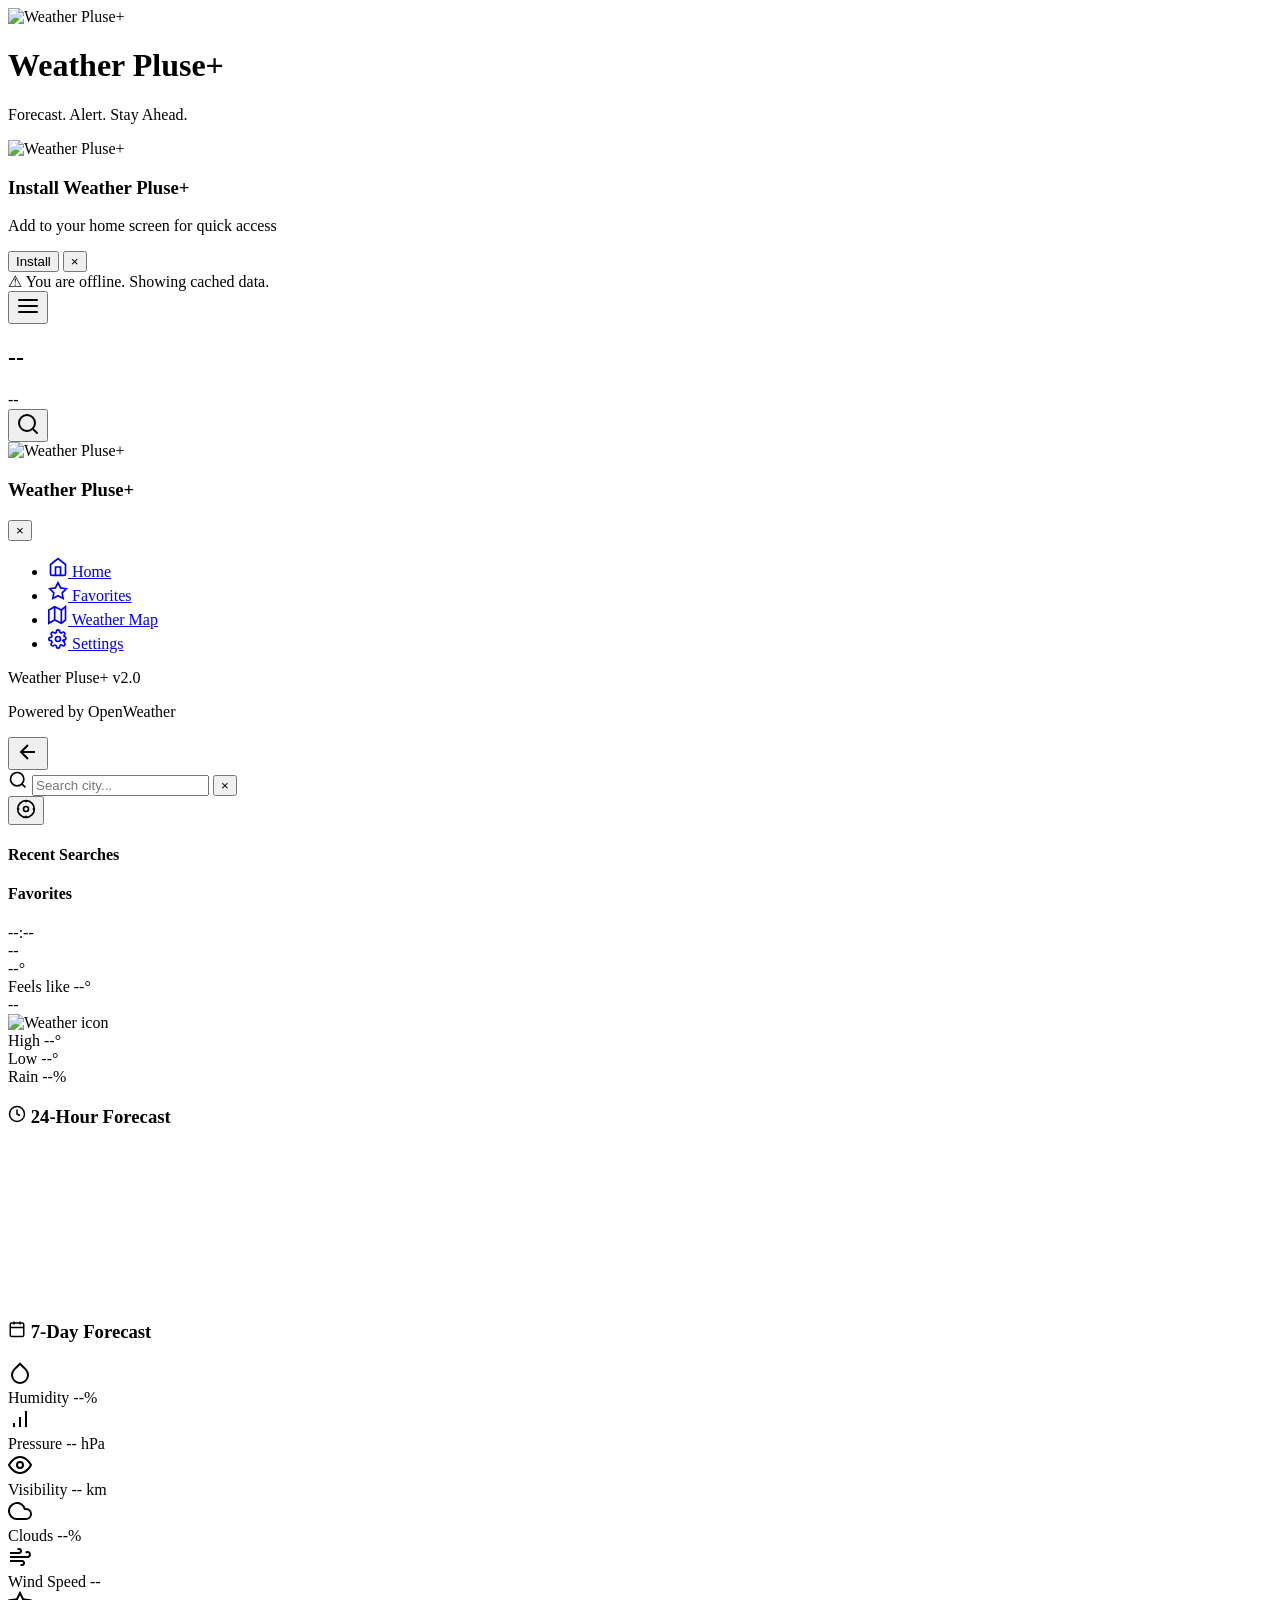
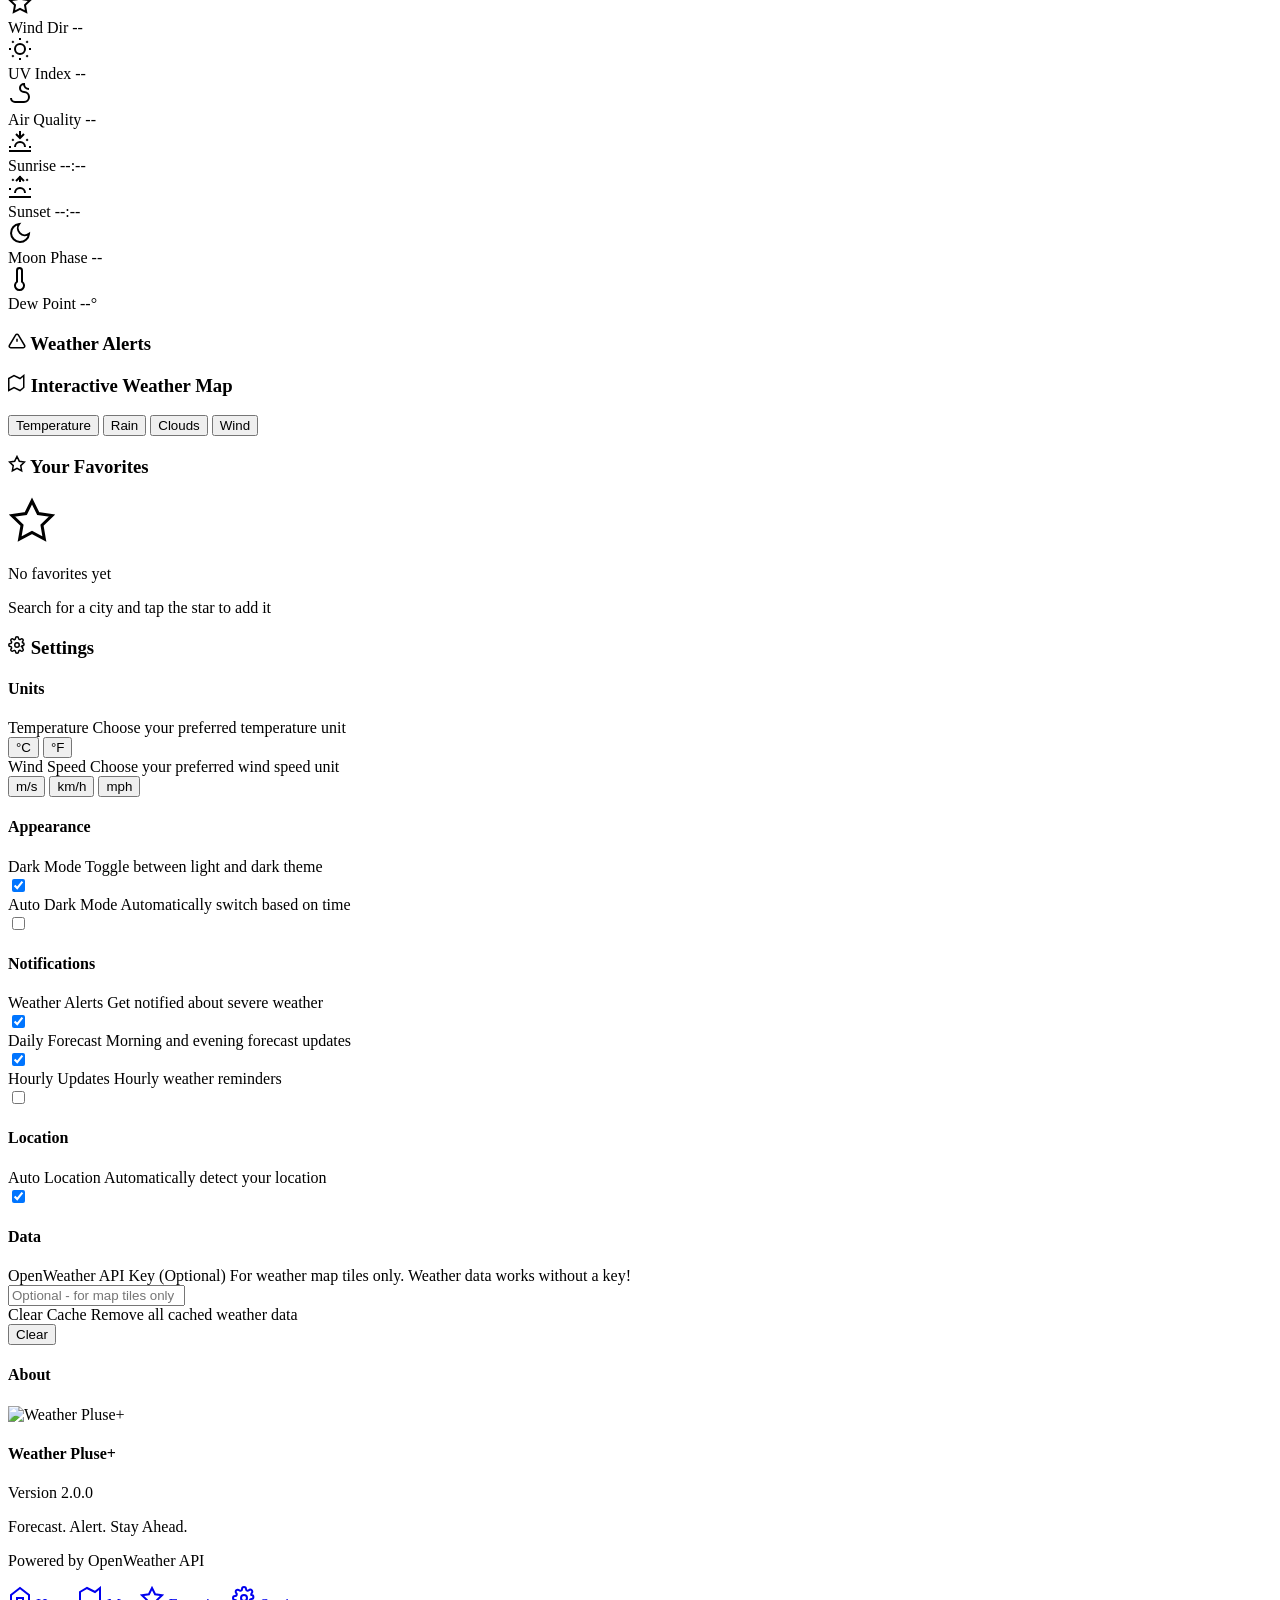
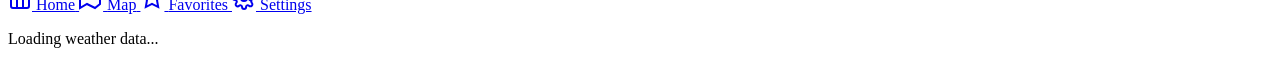
==== index.html @ 4aadedab "Add files via upload" ====
<!DOCTYPE html>
<html lang="en">
<head>
    <meta charset="UTF-8">
    <meta name="viewport" content="width=device-width, initial-scale=1.0, maximum-scale=1.0, user-scalable=no">
    <meta name="theme-color" content="#0f172a">
    <meta name="msapplication-TileColor" content="#0f172a">
    <meta name="description" content="Weather Pluse+ - Forecast. Alert. Stay Ahead. Premium weather app with real-time forecasts, alerts, and interactive maps.">
    <meta name="keywords" content="weather, forecast, radar, alerts, temperature, rain, snow, wind">
    <meta name="author" content="Weather Pluse+">
    <meta name="apple-mobile-web-app-capable" content="yes">
    <meta name="apple-mobile-web-app-status-bar-style" content="black-translucent">
    <meta name="apple-mobile-web-app-title" content="Weather Pluse+">

    <title>Weather Pluse+ | Forecast. Alert. Stay Ahead.</title>

    <!-- Preconnect -->
    <link rel="preconnect" href="https://api.openweathermap.org">
    <link rel="preconnect" href="https://tile.openweathermap.org">
    <link rel="preconnect" href="https://fonts.googleapis.com">
    <link rel="preconnect" href="https://fonts.gstatic.com" crossorigin>

    <!-- Fonts -->
    <link href="https://fonts.googleapis.com/css2?family=Inter:wght@300;400;500;600;700;800;900&display=swap" rel="stylesheet">

    <!-- Icons -->
    <link rel="icon" type="image/x-icon" href="assets/icons/favicon.ico">
    <link rel="icon" type="image/png" sizes="32x32" href="assets/icons/favicon-32.png">
    <link rel="icon" type="image/png" sizes="16x16" href="assets/icons/favicon-16.png">
    <link rel="apple-touch-icon" sizes="180x180" href="assets/icons/apple-touch-icon.png">
    <link rel="mask-icon" href="assets/icons/icon-192.png" color="#3b82f6">

    <!-- PWA -->
    <link rel="manifest" href="manifest.json">

    <!-- Styles -->
    <link rel="stylesheet" href="assets/css/style.css">

    <!-- Leaflet CSS for Maps -->
    <link rel="stylesheet" href="https://unpkg.com/leaflet@1.9.4/dist/leaflet.css" integrity="sha256-p4NxAoJBhIIN+hmNHrzRCf9tD/miZyoHS5obTRR9BMY=" crossorigin="">

    <!-- Browser Config -->
    <meta name="msapplication-config" content="browserconfig.xml">
</head>
<body>
    <!-- App Container -->
    <div id="app" class="app">

        <!-- Background Animation Layer -->
        <div id="weather-bg" class="weather-bg">
            <div class="gradient-orb orb-1"></div>
            <div class="gradient-orb orb-2"></div>
            <div class="gradient-orb orb-3"></div>
            <div id="particles-container" class="particles-container"></div>
        </div>

        <!-- Splash Screen -->
        <div id="splash-screen" class="splash-screen">
            <div class="splash-content">
                <div class="splash-logo">
                    <img src="assets/icons/icon-192.png" alt="Weather Pluse+" class="splash-logo-img">
                </div>
                <h1 class="splash-title">Weather Pluse+</h1>
                <p class="splash-tagline">Forecast. Alert. Stay Ahead.</p>
                <div class="splash-loader">
                    <div class="splash-loader-bar"></div>
                </div>
            </div>
        </div>

        <!-- Install Prompt -->
        <div id="install-prompt" class="install-prompt hidden">
            <div class="install-content">
                <img src="assets/icons/icon-72.png" alt="Weather Pluse+" class="install-icon">
                <div class="install-text">
                    <h3>Install Weather Pluse+</h3>
                    <p>Add to your home screen for quick access</p>
                </div>
                <button id="install-btn" class="install-btn">Install</button>
                <button id="install-dismiss" class="install-dismiss" aria-label="Dismiss">&times;</button>
            </div>
        </div>

        <!-- Offline Banner -->
        <div id="offline-banner" class="offline-banner hidden">
            <span class="offline-icon">&#9888;</span>
            <span>You are offline. Showing cached data.</span>
        </div>

        <!-- Header -->
        <header class="app-header">
            <button id="menu-btn" class="header-btn" aria-label="Menu">
                <svg width="24" height="24" viewBox="0 0 24 24" fill="none" stroke="currentColor" stroke-width="2" stroke-linecap="round" stroke-linejoin="round"><line x1="3" y1="12" x2="21" y2="12"></line><line x1="3" y1="6" x2="21" y2="6"></line><line x1="3" y1="18" x2="21" y2="18"></line></svg>
            </button>
            <div class="header-location">
                <h2 id="header-city" class="header-city">--</h2>
                <span id="header-country" class="header-country">--</span>
            </div>
            <button id="search-btn" class="header-btn" aria-label="Search">
                <svg width="24" height="24" viewBox="0 0 24 24" fill="none" stroke="currentColor" stroke-width="2" stroke-linecap="round" stroke-linejoin="round"><circle cx="11" cy="11" r="8"></circle><line x1="21" y1="21" x2="16.65" y2="16.65"></line></svg>
            </button>
        </header>

        <!-- Side Menu -->
        <nav id="side-menu" class="side-menu">
            <div class="side-menu-overlay"></div>
            <div class="side-menu-panel">
                <div class="side-menu-header">
                    <img src="assets/icons/icon-72.png" alt="Weather Pluse+" class="side-menu-logo">
                    <h3>Weather Pluse+</h3>
                    <button id="close-menu" class="close-menu" aria-label="Close menu">&times;</button>
                </div>
                <div class="side-menu-body">
                    <ul class="side-menu-list">
                        <li><a href="#home" class="side-menu-link active" data-page="home">
                            <svg width="20" height="20" viewBox="0 0 24 24" fill="none" stroke="currentColor" stroke-width="2"><path d="M3 9l9-7 9 7v11a2 2 0 0 1-2 2H5a2 2 0 0 1-2-2z"></path><polyline points="9 22 9 12 15 12 15 22"></polyline></svg>
                            Home
                        </a></li>
                        <li><a href="#favorites" class="side-menu-link" data-page="favorites">
                            <svg width="20" height="20" viewBox="0 0 24 24" fill="none" stroke="currentColor" stroke-width="2"><polygon points="12 2 15.09 8.26 22 9.27 17 14.14 18.18 21.02 12 17.77 5.82 21.02 7 14.14 2 9.27 8.91 8.26 12 2"></polygon></svg>
                            Favorites
                        </a></li>
                        <li><a href="#maps" class="side-menu-link" data-page="maps">
                            <svg width="20" height="20" viewBox="0 0 24 24" fill="none" stroke="currentColor" stroke-width="2"><polygon points="1 6 1 22 8 18 16 22 21 18 21 2 16 6 8 2 1 6"></polygon><line x1="8" y1="2" x2="8" y2="18"></line><line x1="16" y1="6" x2="16" y2="22"></line></svg>
                            Weather Map
                        </a></li>
                        <li><a href="#settings" class="side-menu-link" data-page="settings">
                            <svg width="20" height="20" viewBox="0 0 24 24" fill="none" stroke="currentColor" stroke-width="2"><circle cx="12" cy="12" r="3"></circle><path d="M19.4 15a1.65 1.65 0 0 0 .33 1.82l.06.06a2 2 0 0 1 0 2.83 2 2 0 0 1-2.83 0l-.06-.06a1.65 1.65 0 0 0-1.82-.33 1.65 1.65 0 0 0-1 1.51V21a2 2 0 0 1-2 2 2 2 0 0 1-2-2v-.09A1.65 1.65 0 0 0 9 19.4a1.65 1.65 0 0 0-1.82.33l-.06.06a2 2 0 0 1-2.83 0 2 2 0 0 1 0-2.83l.06-.06A1.65 1.65 0 0 0 4.68 15a1.65 1.65 0 0 0-1.51-1H3a2 2 0 0 1-2-2 2 2 0 0 1 2-2h.09A1.65 1.65 0 0 0 4.68 9a1.65 1.65 0 0 0-.33-1.82l-.06-.06a2 2 0 0 1 0-2.83 2 2 0 0 1 2.83 0l.06.06A1.65 1.65 0 0 0 9 4.68a1.65 1.65 0 0 0 1-1.51V3a2 2 0 0 1 2-2 2 2 0 0 1 2 2v.09a1.65 1.65 0 0 0 1 1.51 1.65 1.65 0 0 0 1.82-.33l.06-.06a2 2 0 0 1 2.83 0 2 2 0 0 1 0 2.83l-.06.06A1.65 1.65 0 0 0 19.32 9h.09a2 2 0 0 1 2 2 2 2 0 0 1-2 2h-.09a1.65 1.65 0 0 0-1.51 1z"></path></svg>
                            Settings
                        </a></li>
                    </ul>
                    <div class="side-menu-divider"></div>
                    <div class="side-menu-info">
                        <p>Weather Pluse+ v2.0</p>
                        <p>Powered by OpenWeather</p>
                    </div>
                </div>
            </div>
        </nav>

        <!-- Search Overlay -->
        <div id="search-overlay" class="search-overlay hidden">
            <div class="search-container">
                <div class="search-header">
                    <button id="close-search" class="close-search" aria-label="Close search">
                        <svg width="24" height="24" viewBox="0 0 24 24" fill="none" stroke="currentColor" stroke-width="2"><line x1="19" y1="12" x2="5" y2="12"></line><polyline points="12 19 5 12 12 5"></polyline></svg>
                    </button>
                    <div class="search-input-wrapper">
                        <svg width="20" height="20" viewBox="0 0 24 24" fill="none" stroke="currentColor" stroke-width="2" class="search-icon"><circle cx="11" cy="11" r="8"></circle><line x1="21" y1="21" x2="16.65" y2="16.65"></line></svg>
                        <input type="text" id="search-input" placeholder="Search city..." autocomplete="off" aria-label="Search city">
                        <button id="clear-search" class="clear-search hidden" aria-label="Clear search">&times;</button>
                    </div>
                    <button id="locate-btn" class="locate-btn" aria-label="Use my location">
                        <svg width="20" height="20" viewBox="0 0 24 24" fill="none" stroke="currentColor" stroke-width="2"><circle cx="12" cy="12" r="10"></circle><circle cx="12" cy="12" r="3"></circle><line x1="12" y1="2" x2="12" y2="4"></line><line x1="12" y1="20" x2="12" y2="22"></line><line x1="2" y1="12" x2="4" y2="12"></line><line x1="20" y1="12" x2="22" y2="12"></line></svg>
                    </button>
                </div>
                <div class="search-body">
                    <div id="search-results" class="search-results"></div>
                    <div id="recent-searches" class="recent-searches">
                        <h4 class="section-title">Recent Searches</h4>
                        <div id="recent-list" class="recent-list"></div>
                    </div>
                    <div id="favorites-list-section" class="favorites-list-section">
                        <h4 class="section-title">Favorites</h4>
                        <div id="favorites-list-search" class="favorites-list-search"></div>
                    </div>
                </div>
            </div>
        </div>

        <!-- Main Content -->
        <main id="main-content" class="main-content">

            <!-- Home Page -->
            <section id="page-home" class="page active">

                <!-- Current Weather Card -->
                <div class="card current-weather-card">
                    <div class="current-weather-main">
                        <div class="current-weather-info">
                            <div id="current-time" class="current-time">--:--</div>
                            <div id="current-date" class="current-date">--</div>
                            <div id="current-temp" class="current-temp">--&deg;</div>
                            <div id="current-feels-like" class="current-feels-like">Feels like --&deg;</div>
                            <div id="current-condition" class="current-condition">--</div>
                        </div>
                        <div class="current-weather-icon-container">
                            <div id="weather-animation" class="weather-animation"></div>
                            <img id="current-weather-icon" src="" alt="Weather icon" class="current-weather-icon hidden">
                        </div>
                    </div>
                    <div class="current-weather-details">
                        <div class="detail-item">
                            <span class="detail-label">High</span>
                            <span id="current-high" class="detail-value">--&deg;</span>
                        </div>
                        <div class="detail-item">
                            <span class="detail-label">Low</span>
                            <span id="current-low" class="detail-value">--&deg;</span>
                        </div>
                        <div class="detail-item">
                            <span class="detail-label">Rain</span>
                            <span id="current-rain" class="detail-value">--%</span>
                        </div>
                    </div>
                </div>

                <!-- Hourly Forecast -->
                <div class="card hourly-card">
                    <div class="card-header">
                        <h3 class="card-title">
                            <svg width="18" height="18" viewBox="0 0 24 24" fill="none" stroke="currentColor" stroke-width="2"><circle cx="12" cy="12" r="10"></circle><polyline points="12 6 12 12 16 14"></polyline></svg>
                            24-Hour Forecast
                        </h3>
                    </div>
                    <div class="hourly-chart-container">
                        <canvas id="hourly-chart" class="hourly-chart"></canvas>
                    </div>
                    <div id="hourly-list" class="hourly-list"></div>
                </div>

                <!-- 7-Day Forecast -->
                <div class="card forecast-card">
                    <div class="card-header">
                        <h3 class="card-title">
                            <svg width="18" height="18" viewBox="0 0 24 24" fill="none" stroke="currentColor" stroke-width="2"><rect x="3" y="4" width="18" height="18" rx="2" ry="2"></rect><line x1="16" y1="2" x2="16" y2="6"></line><line x1="8" y1="2" x2="8" y2="6"></line><line x1="3" y1="10" x2="21" y2="10"></line></svg>
                            7-Day Forecast
                        </h3>
                    </div>
                    <div id="daily-list" class="daily-list"></div>
                </div>

                <!-- Extra Details Grid -->
                <div class="details-grid">
                    <div class="detail-card">
                        <div class="detail-card-icon">
                            <svg width="24" height="24" viewBox="0 0 24 24" fill="none" stroke="currentColor" stroke-width="2"><path d="M12 2.69l5.66 5.66a8 8 0 1 1-11.31 0z"></path></svg>
                        </div>
                        <div class="detail-card-info">
                            <span class="detail-card-label">Humidity</span>
                            <span id="detail-humidity" class="detail-card-value">--%</span>
                        </div>
                    </div>
                    <div class="detail-card">
                        <div class="detail-card-icon">
                            <svg width="24" height="24" viewBox="0 0 24 24" fill="none" stroke="currentColor" stroke-width="2"><line x1="12" y1="20" x2="12" y2="10"></line><line x1="18" y1="20" x2="18" y2="4"></line><line x1="6" y1="20" x2="6" y2="16"></line></svg>
                        </div>
                        <div class="detail-card-info">
                            <span class="detail-card-label">Pressure</span>
                            <span id="detail-pressure" class="detail-card-value">-- hPa</span>
                        </div>
                    </div>
                    <div class="detail-card">
                        <div class="detail-card-icon">
                            <svg width="24" height="24" viewBox="0 0 24 24" fill="none" stroke="currentColor" stroke-width="2"><path d="M1 12s4-8 11-8 11 8 11 8-4 8-11 8-11-8-11-8z"></path><circle cx="12" cy="12" r="3"></circle></svg>
                        </div>
                        <div class="detail-card-info">
                            <span class="detail-card-label">Visibility</span>
                            <span id="detail-visibility" class="detail-card-value">-- km</span>
                        </div>
                    </div>
                    <div class="detail-card">
                        <div class="detail-card-icon">
                            <svg width="24" height="24" viewBox="0 0 24 24" fill="none" stroke="currentColor" stroke-width="2"><path d="M18 10h-1.26A8 8 0 1 0 9 20h9a5 5 0 0 0 0-10z"></path></svg>
                        </div>
                        <div class="detail-card-info">
                            <span class="detail-card-label">Clouds</span>
                            <span id="detail-clouds" class="detail-card-value">--%</span>
                        </div>
                    </div>
                    <div class="detail-card">
                        <div class="detail-card-icon">
                            <svg width="24" height="24" viewBox="0 0 24 24" fill="none" stroke="currentColor" stroke-width="2"><path d="M9.59 4.59A2 2 0 1 1 11 8H2m10.59 11.41A2 2 0 1 0 14 16H2m15.73-8.27A2.5 2.5 0 1 1 19.5 12H2"></path></svg>
                        </div>
                        <div class="detail-card-info">
                            <span class="detail-card-label">Wind Speed</span>
                            <span id="detail-wind-speed" class="detail-card-value">--</span>
                        </div>
                    </div>
                    <div class="detail-card">
                        <div class="detail-card-icon">
                            <svg width="24" height="24" viewBox="0 0 24 24" fill="none" stroke="currentColor" stroke-width="2"><polygon points="12 2 15.09 8.26 22 9.27 17 14.14 18.18 21.02 12 17.77 5.82 21.02 7 14.14 2 9.27 8.91 8.26 12 2"></polygon></svg>
                        </div>
                        <div class="detail-card-info">
                            <span class="detail-card-label">Wind Dir</span>
                            <span id="detail-wind-dir" class="detail-card-value">--</span>
                        </div>
                    </div>
                    <div class="detail-card">
                        <div class="detail-card-icon">
                            <svg width="24" height="24" viewBox="0 0 24 24" fill="none" stroke="currentColor" stroke-width="2"><circle cx="12" cy="12" r="5"></circle><line x1="12" y1="1" x2="12" y2="3"></line><line x1="12" y1="21" x2="12" y2="23"></line><line x1="4.22" y1="4.22" x2="5.64" y2="5.64"></line><line x1="18.36" y1="18.36" x2="19.78" y2="19.78"></line><line x1="1" y1="12" x2="3" y2="12"></line><line x1="21" y1="12" x2="23" y2="12"></line><line x1="4.22" y1="19.78" x2="5.64" y2="18.36"></line><line x1="18.36" y1="5.64" x2="19.78" y2="4.22"></line></svg>
                        </div>
                        <div class="detail-card-info">
                            <span class="detail-card-label">UV Index</span>
                            <span id="detail-uv" class="detail-card-value">--</span>
                        </div>
                    </div>
                    <div class="detail-card">
                        <div class="detail-card-icon">
                            <svg width="24" height="24" viewBox="0 0 24 24" fill="none" stroke="currentColor" stroke-width="2"><path d="M3 15a4 4 0 0 0 4 4h9a5 5 0 0 0 5-5 5 5 0 0 0-5-5 4 4 0 0 1-4-4 4 4 0 0 1 4-4 5 5 0 0 0 5 5"></path></svg>
                        </div>
                        <div class="detail-card-info">
                            <span class="detail-card-label">Air Quality</span>
                            <span id="detail-aqi" class="detail-card-value">--</span>
                        </div>
                    </div>
                    <div class="detail-card">
                        <div class="detail-card-icon">
                            <svg width="24" height="24" viewBox="0 0 24 24" fill="none" stroke="currentColor" stroke-width="2"><path d="M17 18a5 5 0 0 0-10 0"></path><line x1="12" y1="9" x2="12" y2="2"></line><line x1="4.22" y1="10.22" x2="5.64" y2="11.64"></line><line x1="1" y1="18" x2="3" y2="18"></line><line x1="21" y1="18" x2="23" y2="18"></line><line x1="18.36" y1="11.64" x2="19.78" y2="10.22"></line><line x1="23" y1="22" x2="1" y2="22"></line><polyline points="16 5 12 9 8 5"></polyline></svg>
                        </div>
                        <div class="detail-card-info">
                            <span class="detail-card-label">Sunrise</span>
                            <span id="detail-sunrise" class="detail-card-value">--:--</span>
                        </div>
                    </div>
                    <div class="detail-card">
                        <div class="detail-card-icon">
                            <svg width="24" height="24" viewBox="0 0 24 24" fill="none" stroke="currentColor" stroke-width="2"><path d="M17 18a5 5 0 0 0-10 0"></path><line x1="12" y1="1" x2="12" y2="7"></line><line x1="4.22" y1="4.22" x2="5.64" y2="5.64"></line><line x1="1" y1="14" x2="3" y2="14"></line><line x1="21" y1="14" x2="23" y2="14"></line><line x1="18.36" y1="5.64" x2="19.78" y2="4.22"></line><line x1="23" y1="22" x2="1" y2="22"></line><polyline points="8 6 12 2 16 6"></polyline></svg>
                        </div>
                        <div class="detail-card-info">
                            <span class="detail-card-label">Sunset</span>
                            <span id="detail-sunset" class="detail-card-value">--:--</span>
                        </div>
                    </div>
                    <div class="detail-card">
                        <div class="detail-card-icon">
                            <svg width="24" height="24" viewBox="0 0 24 24" fill="none" stroke="currentColor" stroke-width="2"><path d="M21 12.79A9 9 0 1 1 11.21 3 7 7 0 0 0 21 12.79z"></path></svg>
                        </div>
                        <div class="detail-card-info">
                            <span class="detail-card-label">Moon Phase</span>
                            <span id="detail-moon" class="detail-card-value">--</span>
                        </div>
                    </div>
                    <div class="detail-card">
                        <div class="detail-card-icon">
                            <svg width="24" height="24" viewBox="0 0 24 24" fill="none" stroke="currentColor" stroke-width="2"><path d="M14 14.76V3.5a2.5 2.5 0 0 0-5 0v11.26a4.5 4.5 0 1 0 5 0z"></path></svg>
                        </div>
                        <div class="detail-card-info">
                            <span class="detail-card-label">Dew Point</span>
                            <span id="detail-dew" class="detail-card-value">--&deg;</span>
                        </div>
                    </div>
                </div>

                <!-- Alerts Section -->
                <div id="alerts-section" class="card alerts-card hidden">
                    <div class="card-header">
                        <h3 class="card-title">
                            <svg width="18" height="18" viewBox="0 0 24 24" fill="none" stroke="currentColor" stroke-width="2"><path d="M10.29 3.86L1.82 18a2 2 0 0 0 1.71 3h16.94a2 2 0 0 0 1.71-3L13.71 3.86a2 2 0 0 0-3.42 0z"></path><line x1="12" y1="9" x2="12" y2="13"></line><line x1="12" y1="17" x2="12.01" y2="17"></line></svg>
                            Weather Alerts
                        </h3>
                    </div>
                    <div id="alerts-list" class="alerts-list"></div>
                </div>

            </section>

            <!-- Maps Page -->
            <section id="page-maps" class="page">
                <div class="card map-card">
                    <div class="card-header">
                        <h3 class="card-title">
                            <svg width="18" height="18" viewBox="0 0 24 24" fill="none" stroke="currentColor" stroke-width="2"><polygon points="1 6 1 22 8 18 16 22 21 18 21 2 16 6 8 2 1 6"></polygon></svg>
                            Interactive Weather Map
                        </h3>
                    </div>
                    <div class="map-controls">
                        <button class="map-layer-btn active" data-layer="temp">Temperature</button>
                        <button class="map-layer-btn" data-layer="precipitation">Rain</button>
                        <button class="map-layer-btn" data-layer="clouds">Clouds</button>
                        <button class="map-layer-btn" data-layer="wind">Wind</button>
                    </div>
                    <div id="weather-map" class="weather-map"></div>
                </div>
            </section>

            <!-- Favorites Page -->
            <section id="page-favorites" class="page">
                <div class="card favorites-card">
                    <div class="card-header">
                        <h3 class="card-title">
                            <svg width="18" height="18" viewBox="0 0 24 24" fill="none" stroke="currentColor" stroke-width="2"><polygon points="12 2 15.09 8.26 22 9.27 17 14.14 18.18 21.02 12 17.77 5.82 21.02 7 14.14 2 9.27 8.91 8.26 12 2"></polygon></svg>
                            Your Favorites
                        </h3>
                    </div>
                    <div id="favorites-container" class="favorites-container">
                        <div class="empty-state">
                            <svg width="48" height="48" viewBox="0 0 24 24" fill="none" stroke="currentColor" stroke-width="1.5"><polygon points="12 2 15.09 8.26 22 9.27 17 14.14 18.18 21.02 12 17.77 5.82 21.02 7 14.14 2 9.27 8.91 8.26 12 2"></polygon></svg>
                            <p>No favorites yet</p>
                            <p class="empty-sub">Search for a city and tap the star to add it</p>
                        </div>
                    </div>
                </div>
            </section>

            <!-- Settings Page -->
            <section id="page-settings" class="page">
                <div class="settings-container">

                    <div class="card settings-card">
                        <div class="card-header">
                            <h3 class="card-title">
                                <svg width="18" height="18" viewBox="0 0 24 24" fill="none" stroke="currentColor" stroke-width="2"><circle cx="12" cy="12" r="3"></circle><path d="M19.4 15a1.65 1.65 0 0 0 .33 1.82l.06.06a2 2 0 0 1 0 2.83 2 2 0 0 1-2.83 0l-.06-.06a1.65 1.65 0 0 0-1.82-.33 1.65 1.65 0 0 0-1 1.51V21a2 2 0 0 1-2 2 2 2 0 0 1-2-2v-.09A1.65 1.65 0 0 0 9 19.4a1.65 1.65 0 0 0-1.82.33l-.06.06a2 2 0 0 1-2.83 0 2 2 0 0 1 0-2.83l.06-.06A1.65 1.65 0 0 0 4.68 15a1.65 1.65 0 0 0-1.51-1H3a2 2 0 0 1-2-2 2 2 0 0 1 2-2h.09A1.65 1.65 0 0 0 4.68 9a1.65 1.65 0 0 0-.33-1.82l-.06-.06a2 2 0 0 1 0-2.83 2 2 0 0 1 2.83 0l.06.06A1.65 1.65 0 0 0 9 4.68a1.65 1.65 0 0 0 1-1.51V3a2 2 0 0 1 2-2 2 2 0 0 1 2 2v.09a1.65 1.65 0 0 0 1 1.51 1.65 1.65 0 0 0 1.82-.33l.06-.06a2 2 0 0 1 2.83 0 2 2 0 0 1 0 2.83l-.06.06A1.65 1.65 0 0 0 19.32 9h.09a2 2 0 0 1 2 2 2 2 0 0 1-2 2h-.09a1.65 1.65 0 0 0-1.51 1z"></path></svg>
                                Settings
                            </h3>
                        </div>

                        <div class="settings-group">
                            <h4 class="settings-group-title">Units</h4>
                            <div class="setting-item">
                                <div class="setting-info">
                                    <span class="setting-label">Temperature</span>
                                    <span class="setting-desc">Choose your preferred temperature unit</span>
                                </div>
                                <div class="setting-control">
                                    <button class="unit-toggle active" data-unit="celsius" data-type="temp">&deg;C</button>
                                    <button class="unit-toggle" data-unit="fahrenheit" data-type="temp">&deg;F</button>
                                </div>
                            </div>
                            <div class="setting-item">
                                <div class="setting-info">
                                    <span class="setting-label">Wind Speed</span>
                                    <span class="setting-desc">Choose your preferred wind speed unit</span>
                                </div>
                                <div class="setting-control">
                                    <button class="unit-toggle active" data-unit="ms" data-type="wind">m/s</button>
                                    <button class="unit-toggle" data-unit="kmh" data-type="wind">km/h</button>
                                    <button class="unit-toggle" data-unit="mph" data-type="wind">mph</button>
                                </div>
                            </div>
                        </div>

                        <div class="settings-group">
                            <h4 class="settings-group-title">Appearance</h4>
                            <div class="setting-item">
                                <div class="setting-info">
                                    <span class="setting-label">Dark Mode</span>
                                    <span class="setting-desc">Toggle between light and dark theme</span>
                                </div>
                                <div class="setting-control">
                                    <label class="toggle-switch">
                                        <input type="checkbox" id="dark-mode-toggle" checked>
                                        <span class="toggle-slider"></span>
                                    </label>
                                </div>
                            </div>
                            <div class="setting-item">
                                <div class="setting-info">
                                    <span class="setting-label">Auto Dark Mode</span>
                                    <span class="setting-desc">Automatically switch based on time</span>
                                </div>
                                <div class="setting-control">
                                    <label class="toggle-switch">
                                        <input type="checkbox" id="auto-dark-toggle">
                                        <span class="toggle-slider"></span>
                                    </label>
                                </div>
                            </div>
                        </div>

                        <div class="settings-group">
                            <h4 class="settings-group-title">Notifications</h4>
                            <div class="setting-item">
                                <div class="setting-info">
                                    <span class="setting-label">Weather Alerts</span>
                                    <span class="setting-desc">Get notified about severe weather</span>
                                </div>
                                <div class="setting-control">
                                    <label class="toggle-switch">
                                        <input type="checkbox" id="alerts-toggle" checked>
                                        <span class="toggle-slider"></span>
                                    </label>
                                </div>
                            </div>
                            <div class="setting-item">
                                <div class="setting-info">
                                    <span class="setting-label">Daily Forecast</span>
                                    <span class="setting-desc">Morning and evening forecast updates</span>
                                </div>
                                <div class="setting-control">
                                    <label class="toggle-switch">
                                        <input type="checkbox" id="daily-forecast-toggle" checked>
                                        <span class="toggle-slider"></span>
                                    </label>
                                </div>
                            </div>
                            <div class="setting-item">
                                <div class="setting-info">
                                    <span class="setting-label">Hourly Updates</span>
                                    <span class="setting-desc">Hourly weather reminders</span>
                                </div>
                                <div class="setting-control">
                                    <label class="toggle-switch">
                                        <input type="checkbox" id="hourly-toggle">
                                        <span class="toggle-slider"></span>
                                    </label>
                                </div>
                            </div>
                        </div>

                        <div class="settings-group">
                            <h4 class="settings-group-title">Location</h4>
                            <div class="setting-item">
                                <div class="setting-info">
                                    <span class="setting-label">Auto Location</span>
                                    <span class="setting-desc">Automatically detect your location</span>
                                </div>
                                <div class="setting-control">
                                    <label class="toggle-switch">
                                        <input type="checkbox" id="auto-location-toggle" checked>
                                        <span class="toggle-slider"></span>
                                    </label>
                                </div>
                            </div>
                        </div>

                        <div class="settings-group">
                            <h4 class="settings-group-title">Data</h4>
                            <div class="setting-item">
                                <div class="setting-info">
                                    <span class="setting-label">OpenWeather API Key (Optional)</span>
                                    <span class="setting-desc">For weather map tiles only. Weather data works without a key!</span>
                                </div>
                                <div class="setting-control">
                                    <input type="text" id="api-key-input" class="api-key-input" placeholder="Optional - for map tiles only">
                                </div>
                            </div>
                            <div class="setting-item">
                                <div class="setting-info">
                                    <span class="setting-label">Clear Cache</span>
                                    <span class="setting-desc">Remove all cached weather data</span>
                                </div>
                                <div class="setting-control">
                                    <button id="clear-cache-btn" class="danger-btn">Clear</button>
                                </div>
                            </div>
                        </div>

                        <div class="settings-group">
                            <h4 class="settings-group-title">About</h4>
                            <div class="about-info">
                                <img src="assets/icons/icon-96.png" alt="Weather Pluse+" class="about-logo">
                                <h4>Weather Pluse+</h4>
                                <p>Version 2.0.0</p>
                                <p>Forecast. Alert. Stay Ahead.</p>
                                <p class="about-credit">Powered by OpenWeather API</p>
                            </div>
                        </div>

                    </div>
                </div>
            </section>

        </main>

        <!-- Bottom Navigation -->
        <nav class="bottom-nav">
            <a href="#home" class="nav-item active" data-page="home">
                <svg width="24" height="24" viewBox="0 0 24 24" fill="none" stroke="currentColor" stroke-width="2"><path d="M3 9l9-7 9 7v11a2 2 0 0 1-2 2H5a2 2 0 0 1-2-2z"></path><polyline points="9 22 9 12 15 12 15 22"></polyline></svg>
                <span>Home</span>
            </a>
            <a href="#maps" class="nav-item" data-page="maps">
                <svg width="24" height="24" viewBox="0 0 24 24" fill="none" stroke="currentColor" stroke-width="2"><polygon points="1 6 1 22 8 18 16 22 21 18 21 2 16 6 8 2 1 6"></polygon></svg>
                <span>Map</span>
            </a>
            <a href="#favorites" class="nav-item" data-page="favorites">
                <svg width="24" height="24" viewBox="0 0 24 24" fill="none" stroke="currentColor" stroke-width="2"><polygon points="12 2 15.09 8.26 22 9.27 17 14.14 18.18 21.02 12 17.77 5.82 21.02 7 14.14 2 9.27 8.91 8.26 12 2"></polygon></svg>
                <span>Favorites</span>
            </a>
            <a href="#settings" class="nav-item" data-page="settings">
                <svg width="24" height="24" viewBox="0 0 24 24" fill="none" stroke="currentColor" stroke-width="2"><circle cx="12" cy="12" r="3"></circle><path d="M19.4 15a1.65 1.65 0 0 0 .33 1.82l.06.06a2 2 0 0 1 0 2.83 2 2 0 0 1-2.83 0l-.06-.06a1.65 1.65 0 0 0-1.82-.33 1.65 1.65 0 0 0-1 1.51V21a2 2 0 0 1-2 2 2 2 0 0 1-2-2v-.09A1.65 1.65 0 0 0 9 19.4a1.65 1.65 0 0 0-1.82.33l-.06.06a2 2 0 0 1-2.83 0 2 2 0 0 1 0-2.83l.06-.06A1.65 1.65 0 0 0 4.68 15a1.65 1.65 0 0 0-1.51-1H3a2 2 0 0 1-2-2 2 2 0 0 1 2-2h.09A1.65 1.65 0 0 0 4.68 9a1.65 1.65 0 0 0-.33-1.82l-.06-.06a2 2 0 0 1 0-2.83 2 2 0 0 1 2.83 0l.06.06A1.65 1.65 0 0 0 9 4.68a1.65 1.65 0 0 0 1-1.51V3a2 2 0 0 1 2-2 2 2 0 0 1 2 2v.09a1.65 1.65 0 0 0 1 1.51 1.65 1.65 0 0 0 1.82-.33l.06-.06a2 2 0 0 1 2.83 0 2 2 0 0 1 0 2.83l-.06.06A1.65 1.65 0 0 0 19.32 9h.09a2 2 0 0 1 2 2 2 2 0 0 1-2 2h-.09a1.65 1.65 0 0 0-1.51 1z"></path></svg>
                <span>Settings</span>
            </a>
        </nav>

        <!-- Loading Overlay -->
        <div id="loading-overlay" class="loading-overlay hidden">
            <div class="loading-spinner"></div>
            <p class="loading-text">Loading weather data...</p>
        </div>

        <!-- Toast Notification -->
        <div id="toast" class="toast hidden">
            <span id="toast-message"></span>
        </div>

    </div>

    <!-- Scripts -->
    <script src="https://unpkg.com/leaflet@1.9.4/dist/leaflet.js" integrity="sha256-20nQCchB9co0qIjJZRGuk2/Z9VM+kNiyxNV1lvTlZBo=" crossorigin=""></script>
    <script src="assets/js/script.js" defer></script>
    <script src="assets/js/firebase-config.js" defer></script>

    <!-- Service Worker Registration -->
    <script>
        if ('serviceWorker' in navigator) {
            window.addEventListener('load', () => {
                navigator.serviceWorker.register('service-worker.js')
                    .then(reg => console.log('SW registered:', reg.scope))
                    .catch(err => console.log('SW registration failed:', err));
            });
        }
    </script>
</body>
</html>
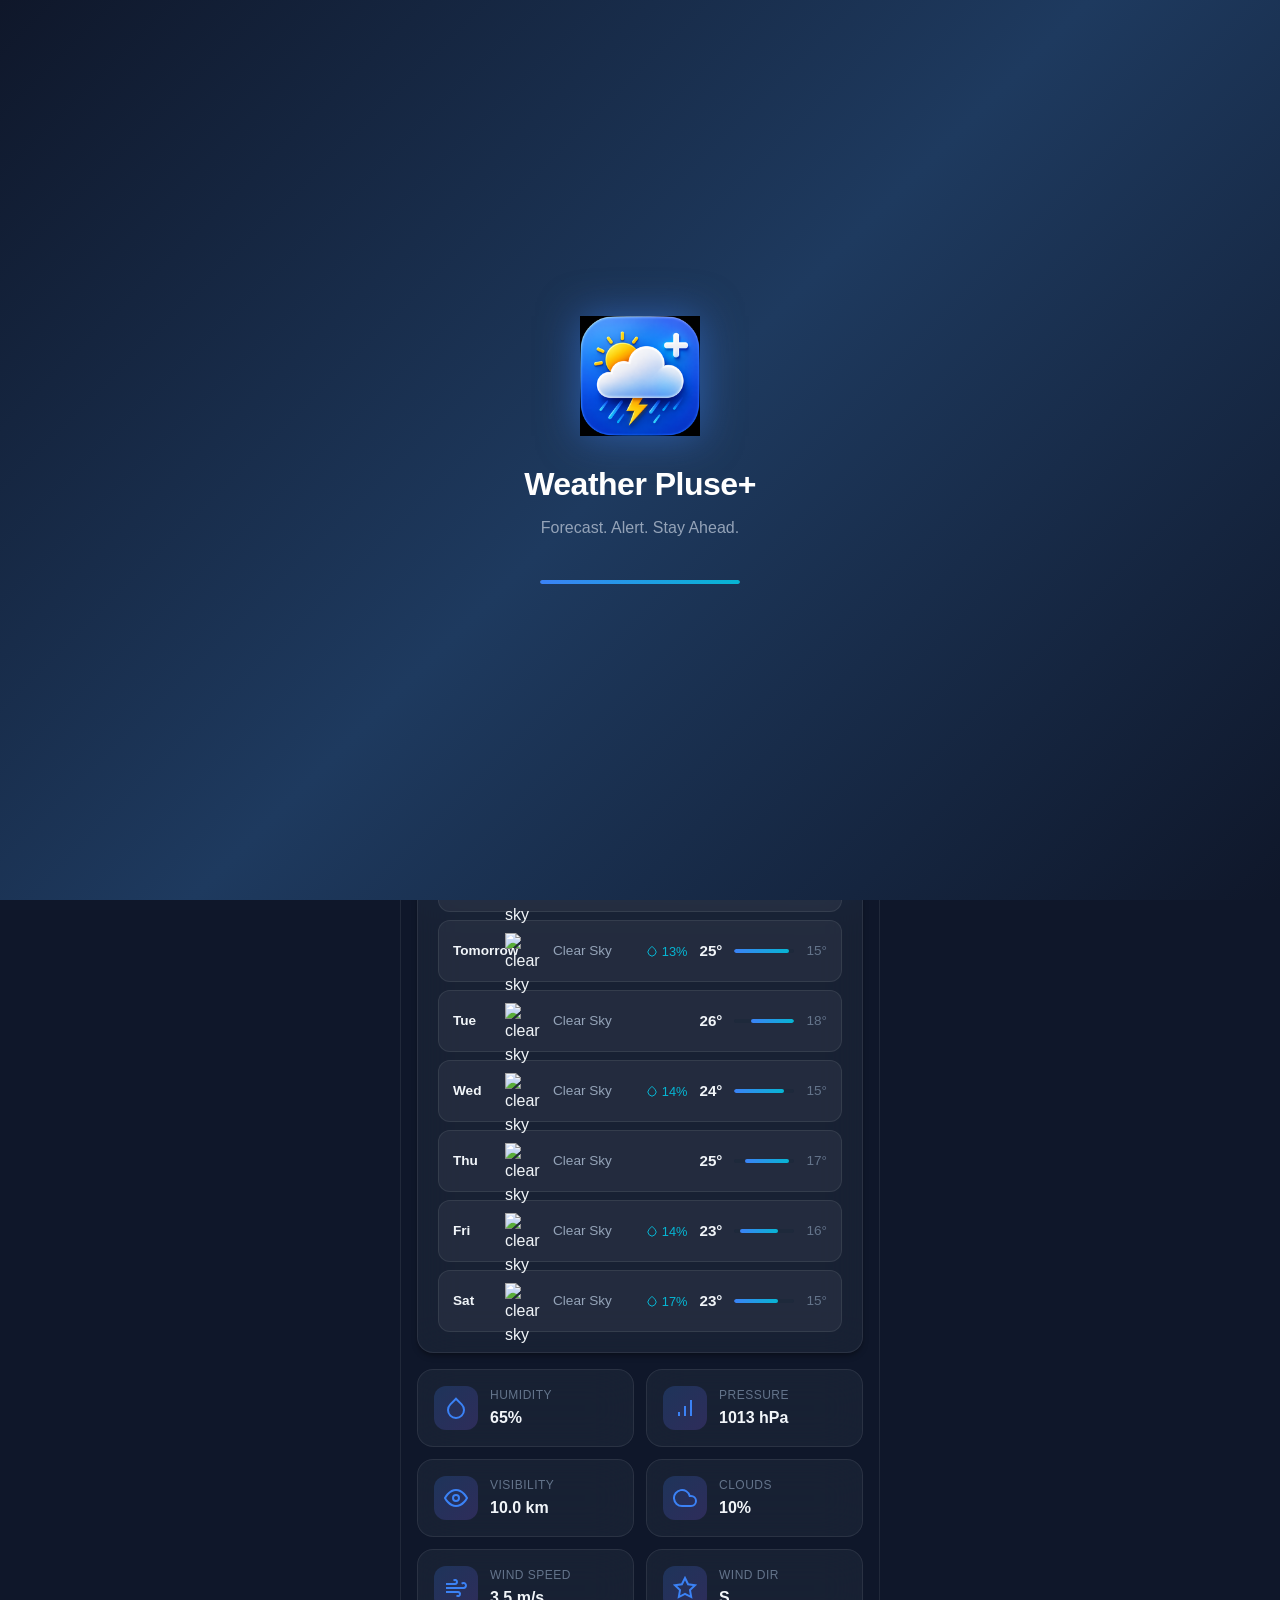
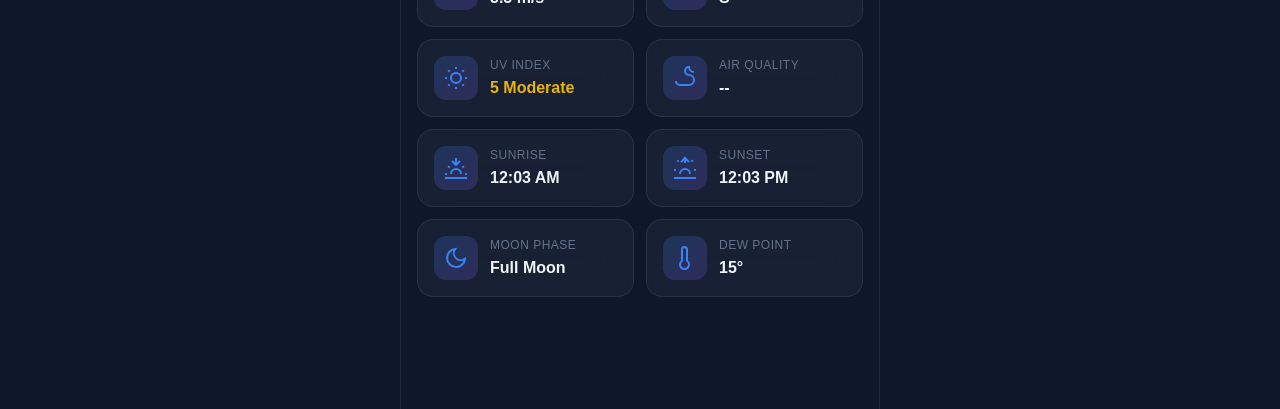
==== commit 4110521d: "Add files via upload" ====
--- a/index.html
+++ b/index.html
@@ -518,11 +518,11 @@
                             <h4 class="settings-group-title">Data</h4>
                             <div class="setting-item">
                                 <div class="setting-info">
-                                    <span class="setting-label">OpenWeather API Key (Optional)</span>
-                                    <span class="setting-desc">For weather map tiles only. Weather data works without a key!</span>
-                                </div>
-                                <div class="setting-control">
-                                    <input type="text" id="api-key-input" class="api-key-input" placeholder="Optional - for map tiles only">
+                                    <span class="setting-label">Map Tiles API Key (Optional)</span>
+                                    <span class="setting-desc">Only needed for weather map overlays. All weather data is free!</span>
+                                </div>
+                                <div class="setting-control">
+                                    <input type="text" id="api-key-input" class="api-key-input" placeholder="OpenWeather key for maps">
                                 </div>
                             </div>
                             <div class="setting-item">
--- a/assets/css/style.css
+++ b/assets/css/style.css
@@ -0,0 +1,1893 @@
+/* ============================================
+   Weather Pluse+ - Premium Glassmorphism UI
+   ============================================ */
+
+/* CSS Variables */
+:root {
+    /* Colors - Dark Theme (Default) */
+    --bg-primary: #0f172a;
+    --bg-secondary: #1e293b;
+    --bg-card: rgba(30, 41, 59, 0.6);
+    --bg-card-hover: rgba(30, 41, 59, 0.8);
+    --bg-glass: rgba(255, 255, 255, 0.05);
+    --bg-glass-hover: rgba(255, 255, 255, 0.1);
+    --text-primary: #f1f5f9;
+    --text-secondary: #94a3b8;
+    --text-muted: #64748b;
+    --accent-blue: #3b82f6;
+    --accent-cyan: #06b6d4;
+    --accent-purple: #8b5cf6;
+    --accent-orange: #f97316;
+    --accent-red: #ef4444;
+    --accent-green: #10b981;
+    --accent-yellow: #eab308;
+    --border-color: rgba(255, 255, 255, 0.08);
+    --shadow-sm: 0 1px 2px rgba(0, 0, 0, 0.3);
+    --shadow-md: 0 4px 6px -1px rgba(0, 0, 0, 0.3), 0 2px 4px -2px rgba(0, 0, 0, 0.2);
+    --shadow-lg: 0 10px 15px -3px rgba(0, 0, 0, 0.3), 0 4px 6px -4px rgba(0, 0, 0, 0.2);
+    --shadow-glow: 0 0 20px rgba(59, 130, 246, 0.15);
+    --radius-sm: 8px;
+    --radius-md: 12px;
+    --radius-lg: 16px;
+    --radius-xl: 24px;
+    --radius-full: 9999px;
+    --transition-fast: 0.15s ease;
+    --transition-normal: 0.3s ease;
+    --transition-slow: 0.5s ease;
+    --font-family: 'Inter', -apple-system, BlinkMacSystemFont, 'Segoe UI', Roboto, sans-serif;
+}
+
+/* Light Theme */
+[data-theme="light"] {
+    --bg-primary: #f8fafc;
+    --bg-secondary: #e2e8f0;
+    --bg-card: rgba(255, 255, 255, 0.7);
+    --bg-card-hover: rgba(255, 255, 255, 0.9);
+    --bg-glass: rgba(255, 255, 255, 0.5);
+    --bg-glass-hover: rgba(255, 255, 255, 0.7);
+    --text-primary: #0f172a;
+    --text-secondary: #475569;
+    --text-muted: #94a3b8;
+    --border-color: rgba(0, 0, 0, 0.08);
+    --shadow-sm: 0 1px 2px rgba(0, 0, 0, 0.08);
+    --shadow-md: 0 4px 6px -1px rgba(0, 0, 0, 0.1), 0 2px 4px -2px rgba(0, 0, 0, 0.05);
+    --shadow-lg: 0 10px 15px -3px rgba(0, 0, 0, 0.1), 0 4px 6px -4px rgba(0, 0, 0, 0.05);
+    --shadow-glow: 0 0 20px rgba(59, 130, 246, 0.1);
+}
+
+/* Reset & Base */
+*, *::before, *::after {
+    margin: 0;
+    padding: 0;
+    box-sizing: border-box;
+}
+
+html {
+    font-size: 16px;
+    -webkit-text-size-adjust: 100%;
+    -webkit-tap-highlight-color: transparent;
+    scroll-behavior: smooth;
+}
+
+body {
+    font-family: var(--font-family);
+    background: var(--bg-primary);
+    color: var(--text-primary);
+    min-height: 100vh;
+    overflow-x: hidden;
+    -webkit-font-smoothing: antialiased;
+    -moz-osx-font-smoothing: grayscale;
+    line-height: 1.5;
+}
+
+/* App Container */
+.app {
+    position: relative;
+    min-height: 100vh;
+    max-width: 480px;
+    margin: 0 auto;
+    overflow-x: hidden;
+    padding-bottom: 80px;
+}
+
+/* Background Animation */
+.weather-bg {
+    position: fixed;
+    top: 0;
+    left: 0;
+    right: 0;
+    bottom: 0;
+    z-index: -1;
+    overflow: hidden;
+    background: linear-gradient(135deg, #0f172a 0%, #1e3a5f 50%, #0f172a 100%);
+    background-size: 400% 400%;
+    animation: gradientShift 15s ease infinite;
+}
+
+@keyframes gradientShift {
+    0%, 100% { background-position: 0% 50%; }
+    50% { background-position: 100% 50%; }
+}
+
+.gradient-orb {
+    position: absolute;
+    border-radius: 50%;
+    filter: blur(80px);
+    opacity: 0.4;
+    animation: orbFloat 8s ease-in-out infinite;
+}
+
+.orb-1 {
+    width: 300px;
+    height: 300px;
+    background: radial-gradient(circle, var(--accent-blue), transparent 70%);
+    top: -100px;
+    right: -100px;
+    animation-delay: 0s;
+}
+
+.orb-2 {
+    width: 250px;
+    height: 250px;
+    background: radial-gradient(circle, var(--accent-purple), transparent 70%);
+    bottom: 20%;
+    left: -80px;
+    animation-delay: -3s;
+}
+
+.orb-3 {
+    width: 200px;
+    height: 200px;
+    background: radial-gradient(circle, var(--accent-cyan), transparent 70%);
+    top: 40%;
+    right: -60px;
+    animation-delay: -5s;
+}
+
+@keyframes orbFloat {
+    0%, 100% { transform: translateY(0) scale(1); }
+    50% { transform: translateY(-30px) scale(1.1); }
+}
+
+/* Particles Container */
+.particles-container {
+    position: absolute;
+    top: 0;
+    left: 0;
+    right: 0;
+    bottom: 0;
+    pointer-events: none;
+    overflow: hidden;
+}
+
+.particle {
+    position: absolute;
+    border-radius: 50%;
+    pointer-events: none;
+}
+
+/* Splash Screen */
+.splash-screen {
+    position: fixed;
+    top: 0;
+    left: 0;
+    right: 0;
+    bottom: 0;
+    background: linear-gradient(135deg, #0f172a, #1e3a5f, #0f172a);
+    z-index: 10000;
+    display: flex;
+    align-items: center;
+    justify-content: center;
+    flex-direction: column;
+    transition: opacity 0.5s ease, visibility 0.5s ease;
+}
+
+.splash-screen.hidden {
+    opacity: 0;
+    visibility: hidden;
+    pointer-events: none;
+}
+
+.splash-content {
+    text-align: center;
+    animation: splashFadeIn 0.8s ease;
+}
+
+@keyframes splashFadeIn {
+    from { opacity: 0; transform: translateY(20px); }
+    to { opacity: 1; transform: translateY(0); }
+}
+
+.splash-logo {
+    width: 120px;
+    height: 120px;
+    margin: 0 auto 24px;
+    animation: splashPulse 2s ease-in-out infinite;
+}
+
+.splash-logo-img {
+    width: 100%;
+    height: 100%;
+    object-fit: contain;
+    filter: drop-shadow(0 0 20px rgba(59, 130, 246, 0.5));
+}
+
+@keyframes splashPulse {
+    0%, 100% { transform: scale(1); }
+    50% { transform: scale(1.05); }
+}
+
+.splash-title {
+    font-size: 2rem;
+    font-weight: 800;
+    color: #fff;
+    margin-bottom: 8px;
+    letter-spacing: -0.5px;
+}
+
+.splash-tagline {
+    font-size: 1rem;
+    color: var(--text-secondary);
+    margin-bottom: 40px;
+    font-weight: 400;
+}
+
+.splash-loader {
+    width: 200px;
+    height: 4px;
+    background: rgba(255, 255, 255, 0.1);
+    border-radius: var(--radius-full);
+    margin: 0 auto;
+    overflow: hidden;
+}
+
+.splash-loader-bar {
+    width: 0%;
+    height: 100%;
+    background: linear-gradient(90deg, var(--accent-blue), var(--accent-cyan));
+    border-radius: var(--radius-full);
+    animation: loaderProgress 2s ease-in-out forwards;
+}
+
+@keyframes loaderProgress {
+    0% { width: 0%; }
+    50% { width: 60%; }
+    100% { width: 100%; }
+}
+
+/* Install Prompt */
+.install-prompt {
+    position: fixed;
+    top: 0;
+    left: 0;
+    right: 0;
+    z-index: 9998;
+    padding: 12px 16px;
+    background: var(--bg-card);
+    backdrop-filter: blur(20px);
+    -webkit-backdrop-filter: blur(20px);
+    border-bottom: 1px solid var(--border-color);
+    transition: transform 0.3s ease, opacity 0.3s ease;
+}
+
+.install-prompt.hidden {
+    transform: translateY(-100%);
+    opacity: 0;
+    pointer-events: none;
+}
+
+.install-content {
+    display: flex;
+    align-items: center;
+    gap: 12px;
+    max-width: 480px;
+    margin: 0 auto;
+}
+
+.install-icon {
+    width: 40px;
+    height: 40px;
+    border-radius: var(--radius-md);
+}
+
+.install-text {
+    flex: 1;
+}
+
+.install-text h3 {
+    font-size: 0.95rem;
+    font-weight: 600;
+    color: var(--text-primary);
+}
+
+.install-text p {
+    font-size: 0.8rem;
+    color: var(--text-secondary);
+}
+
+.install-btn {
+    padding: 8px 20px;
+    background: var(--accent-blue);
+    color: #fff;
+    border: none;
+    border-radius: var(--radius-full);
+    font-size: 0.85rem;
+    font-weight: 600;
+    cursor: pointer;
+    transition: all var(--transition-fast);
+}
+
+.install-btn:hover {
+    background: #2563eb;
+    transform: scale(1.02);
+}
+
+.install-dismiss {
+    background: none;
+    border: none;
+    color: var(--text-muted);
+    font-size: 1.5rem;
+    cursor: pointer;
+    padding: 4px;
+    line-height: 1;
+    transition: color var(--transition-fast);
+}
+
+.install-dismiss:hover {
+    color: var(--text-primary);
+}
+
+/* Offline Banner */
+.offline-banner {
+    position: fixed;
+    top: 0;
+    left: 0;
+    right: 0;
+    z-index: 9997;
+    padding: 10px 16px;
+    background: rgba(239, 68, 68, 0.9);
+    backdrop-filter: blur(10px);
+    color: #fff;
+    font-size: 0.85rem;
+    font-weight: 500;
+    text-align: center;
+    display: flex;
+    align-items: center;
+    justify-content: center;
+    gap: 8px;
+    transition: transform 0.3s ease;
+}
+
+.offline-banner.hidden {
+    transform: translateY(-100%);
+}
+
+.offline-icon {
+    font-size: 1rem;
+}
+
+/* Header */
+.app-header {
+    position: sticky;
+    top: 0;
+    z-index: 100;
+    display: flex;
+    align-items: center;
+    justify-content: space-between;
+    padding: 12px 16px;
+    background: rgba(15, 23, 42, 0.8);
+    backdrop-filter: blur(20px);
+    -webkit-backdrop-filter: blur(20px);
+    border-bottom: 1px solid var(--border-color);
+}
+
+[data-theme="light"] .app-header {
+    background: rgba(248, 250, 252, 0.8);
+}
+
+.header-btn {
+    width: 40px;
+    height: 40px;
+    display: flex;
+    align-items: center;
+    justify-content: center;
+    background: var(--bg-glass);
+    border: 1px solid var(--border-color);
+    border-radius: var(--radius-md);
+    color: var(--text-primary);
+    cursor: pointer;
+    transition: all var(--transition-fast);
+}
+
+.header-btn:hover {
+    background: var(--bg-glass-hover);
+    transform: scale(1.05);
+}
+
+.header-btn:active {
+    transform: scale(0.95);
+}
+
+.header-location {
+    text-align: center;
+    flex: 1;
+    padding: 0 12px;
+}
+
+.header-city {
+    font-size: 1.1rem;
+    font-weight: 700;
+    color: var(--text-primary);
+    white-space: nowrap;
+    overflow: hidden;
+    text-overflow: ellipsis;
+}
+
+.header-country {
+    font-size: 0.75rem;
+    color: var(--text-secondary);
+    font-weight: 500;
+}
+
+/* Side Menu */
+.side-menu {
+    position: fixed;
+    top: 0;
+    left: 0;
+    right: 0;
+    bottom: 0;
+    z-index: 200;
+    visibility: hidden;
+    transition: visibility 0s linear 0.3s;
+}
+
+.side-menu.open {
+    visibility: visible;
+    transition-delay: 0s;
+}
+
+.side-menu-overlay {
+    position: absolute;
+    top: 0;
+    left: 0;
+    right: 0;
+    bottom: 0;
+    background: rgba(0, 0, 0, 0.5);
+    opacity: 0;
+    transition: opacity 0.3s ease;
+}
+
+.side-menu.open .side-menu-overlay {
+    opacity: 1;
+}
+
+.side-menu-panel {
+    position: absolute;
+    top: 0;
+    left: 0;
+    width: 280px;
+    height: 100%;
+    background: var(--bg-secondary);
+    transform: translateX(-100%);
+    transition: transform 0.3s cubic-bezier(0.4, 0, 0.2, 1);
+    display: flex;
+    flex-direction: column;
+    box-shadow: var(--shadow-lg);
+}
+
+.side-menu.open .side-menu-panel {
+    transform: translateX(0);
+}
+
+.side-menu-header {
+    display: flex;
+    align-items: center;
+    gap: 12px;
+    padding: 20px 16px;
+    border-bottom: 1px solid var(--border-color);
+}
+
+.side-menu-logo {
+    width: 40px;
+    height: 40px;
+    border-radius: var(--radius-md);
+}
+
+.side-menu-header h3 {
+    flex: 1;
+    font-size: 1.1rem;
+    font-weight: 700;
+}
+
+.close-menu {
+    width: 32px;
+    height: 32px;
+    display: flex;
+    align-items: center;
+    justify-content: center;
+    background: none;
+    border: none;
+    color: var(--text-muted);
+    font-size: 1.5rem;
+    cursor: pointer;
+    border-radius: var(--radius-md);
+    transition: all var(--transition-fast);
+}
+
+.close-menu:hover {
+    background: var(--bg-glass);
+    color: var(--text-primary);
+}
+
+.side-menu-body {
+    flex: 1;
+    overflow-y: auto;
+    padding: 12px 0;
+}
+
+.side-menu-list {
+    list-style: none;
+    padding: 0 12px;
+}
+
+.side-menu-list li {
+    margin-bottom: 4px;
+}
+
+.side-menu-link {
+    display: flex;
+    align-items: center;
+    gap: 14px;
+    padding: 12px 16px;
+    border-radius: var(--radius-md);
+    color: var(--text-secondary);
+    text-decoration: none;
+    font-size: 0.95rem;
+    font-weight: 500;
+    transition: all var(--transition-fast);
+}
+
+.side-menu-link:hover,
+.side-menu-link.active {
+    background: var(--bg-glass);
+    color: var(--text-primary);
+}
+
+.side-menu-link.active {
+    background: rgba(59, 130, 246, 0.15);
+    color: var(--accent-blue);
+}
+
+.side-menu-link svg {
+    flex-shrink: 0;
+}
+
+.side-menu-divider {
+    height: 1px;
+    background: var(--border-color);
+    margin: 16px 12px;
+}
+
+.side-menu-info {
+    padding: 0 16px;
+    text-align: center;
+}
+
+.side-menu-info p {
+    font-size: 0.75rem;
+    color: var(--text-muted);
+    margin-bottom: 4px;
+}
+
+/* Search Overlay */
+.search-overlay {
+    position: fixed;
+    top: 0;
+    left: 0;
+    right: 0;
+    bottom: 0;
+    z-index: 300;
+    background: var(--bg-primary);
+    transition: opacity 0.3s ease, visibility 0.3s ease;
+}
+
+.search-overlay.hidden {
+    opacity: 0;
+    visibility: hidden;
+    pointer-events: none;
+}
+
+.search-container {
+    height: 100%;
+    display: flex;
+    flex-direction: column;
+}
+
+.search-header {
+    display: flex;
+    align-items: center;
+    gap: 12px;
+    padding: 12px 16px;
+    background: var(--bg-secondary);
+    border-bottom: 1px solid var(--border-color);
+}
+
+.close-search {
+    width: 40px;
+    height: 40px;
+    display: flex;
+    align-items: center;
+    justify-content: center;
+    background: none;
+    border: none;
+    color: var(--text-primary);
+    cursor: pointer;
+    border-radius: var(--radius-md);
+    transition: background var(--transition-fast);
+}
+
+.close-search:hover {
+    background: var(--bg-glass);
+}
+
+.search-input-wrapper {
+    flex: 1;
+    display: flex;
+    align-items: center;
+    background: var(--bg-glass);
+    border: 1px solid var(--border-color);
+    border-radius: var(--radius-full);
+    padding: 0 14px;
+    transition: all var(--transition-fast);
+}
+
+.search-input-wrapper:focus-within {
+    border-color: var(--accent-blue);
+    box-shadow: 0 0 0 3px rgba(59, 130, 246, 0.15);
+}
+
+.search-icon {
+    color: var(--text-muted);
+    flex-shrink: 0;
+}
+
+#search-input {
+    flex: 1;
+    background: none;
+    border: none;
+    color: var(--text-primary);
+    font-size: 1rem;
+    padding: 10px 12px;
+    outline: none;
+    font-family: var(--font-family);
+}
+
+#search-input::placeholder {
+    color: var(--text-muted);
+}
+
+.clear-search {
+    width: 24px;
+    height: 24px;
+    display: flex;
+    align-items: center;
+    justify-content: center;
+    background: var(--text-muted);
+    border: none;
+    border-radius: 50%;
+    color: var(--bg-primary);
+    font-size: 1rem;
+    cursor: pointer;
+    opacity: 0.7;
+    transition: opacity var(--transition-fast);
+}
+
+.clear-search:hover {
+    opacity: 1;
+}
+
+.locate-btn {
+    width: 40px;
+    height: 40px;
+    display: flex;
+    align-items: center;
+    justify-content: center;
+    background: var(--accent-blue);
+    border: none;
+    border-radius: var(--radius-md);
+    color: #fff;
+    cursor: pointer;
+    transition: all var(--transition-fast);
+}
+
+.locate-btn:hover {
+    background: #2563eb;
+    transform: scale(1.05);
+}
+
+.search-body {
+    flex: 1;
+    overflow-y: auto;
+    padding: 16px;
+}
+
+.section-title {
+    font-size: 0.8rem;
+    font-weight: 600;
+    color: var(--text-muted);
+    text-transform: uppercase;
+    letter-spacing: 0.5px;
+    margin-bottom: 12px;
+}
+
+.search-results,
+.recent-list,
+.favorites-list-search {
+    display: flex;
+    flex-direction: column;
+    gap: 8px;
+    margin-bottom: 24px;
+}
+
+.search-result-item,
+.recent-item,
+.favorite-item {
+    display: flex;
+    align-items: center;
+    gap: 12px;
+    padding: 14px 16px;
+    background: var(--bg-card);
+    border: 1px solid var(--border-color);
+    border-radius: var(--radius-md);
+    cursor: pointer;
+    transition: all var(--transition-fast);
+}
+
+.search-result-item:hover,
+.recent-item:hover,
+.favorite-item:hover {
+    background: var(--bg-card-hover);
+    transform: translateX(4px);
+}
+
+.search-result-icon,
+.recent-icon {
+    width: 40px;
+    height: 40px;
+    display: flex;
+    align-items: center;
+    justify-content: center;
+    background: var(--bg-glass);
+    border-radius: var(--radius-md);
+    color: var(--accent-blue);
+    flex-shrink: 0;
+}
+
+.search-result-info,
+.recent-info {
+    flex: 1;
+}
+
+.search-result-name,
+.recent-name {
+    font-size: 0.95rem;
+    font-weight: 600;
+    color: var(--text-primary);
+}
+
+.search-result-country,
+.recent-country {
+    font-size: 0.8rem;
+    color: var(--text-secondary);
+}
+
+.favorite-btn {
+    width: 36px;
+    height: 36px;
+    display: flex;
+    align-items: center;
+    justify-content: center;
+    background: none;
+    border: none;
+    color: var(--text-muted);
+    cursor: pointer;
+    border-radius: var(--radius-md);
+    transition: all var(--transition-fast);
+}
+
+.favorite-btn:hover,
+.favorite-btn.active {
+    color: var(--accent-yellow);
+}
+
+.favorite-btn.active svg {
+    fill: currentColor;
+}
+
+/* Main Content */
+.main-content {
+    padding: 16px;
+}
+
+/* Pages */
+.page {
+    display: none;
+    animation: pageFadeIn 0.3s ease;
+}
+
+.page.active {
+    display: block;
+}
+
+@keyframes pageFadeIn {
+    from { opacity: 0; transform: translateY(10px); }
+    to { opacity: 1; transform: translateY(0); }
+}
+
+/* Cards */
+.card {
+    background: var(--bg-card);
+    backdrop-filter: blur(20px);
+    -webkit-backdrop-filter: blur(20px);
+    border: 1px solid var(--border-color);
+    border-radius: var(--radius-lg);
+    padding: 20px;
+    margin-bottom: 16px;
+    box-shadow: var(--shadow-md);
+    transition: all var(--transition-normal);
+}
+
+.card:hover {
+    box-shadow: var(--shadow-lg);
+    border-color: rgba(255, 255, 255, 0.12);
+}
+
+.card-header {
+    display: flex;
+    align-items: center;
+    justify-content: space-between;
+    margin-bottom: 16px;
+}
+
+.card-title {
+    display: flex;
+    align-items: center;
+    gap: 8px;
+    font-size: 1rem;
+    font-weight: 700;
+    color: var(--text-primary);
+}
+
+.card-title svg {
+    color: var(--accent-blue);
+}
+
+/* Current Weather Card */
+.current-weather-card {
+    background: linear-gradient(135deg, rgba(59, 130, 246, 0.15), rgba(139, 92, 246, 0.1));
+    border: 1px solid rgba(59, 130, 246, 0.2);
+}
+
+.current-weather-main {
+    display: flex;
+    align-items: center;
+    justify-content: space-between;
+    margin-bottom: 20px;
+}
+
+.current-weather-info {
+    flex: 1;
+}
+
+.current-time {
+    font-size: 0.85rem;
+    color: var(--text-secondary);
+    font-weight: 500;
+    margin-bottom: 2px;
+}
+
+.current-date {
+    font-size: 0.75rem;
+    color: var(--text-muted);
+    margin-bottom: 12px;
+}
+
+.current-temp {
+    font-size: 4rem;
+    font-weight: 800;
+    line-height: 1;
+    color: var(--text-primary);
+    letter-spacing: -2px;
+}
+
+.current-feels-like {
+    font-size: 0.9rem;
+    color: var(--text-secondary);
+    margin-top: 4px;
+}
+
+.current-condition {
+    font-size: 1.1rem;
+    font-weight: 600;
+    color: var(--accent-cyan);
+    margin-top: 8px;
+    text-transform: capitalize;
+}
+
+.current-weather-icon-container {
+    width: 120px;
+    height: 120px;
+    display: flex;
+    align-items: center;
+    justify-content: center;
+    position: relative;
+}
+
+.current-weather-icon {
+    width: 100%;
+    height: 100%;
+    object-fit: contain;
+    filter: drop-shadow(0 4px 12px rgba(0, 0, 0, 0.3));
+}
+
+.weather-animation {
+    width: 100%;
+    height: 100%;
+    position: relative;
+}
+
+.current-weather-details {
+    display: flex;
+    justify-content: space-around;
+    padding-top: 16px;
+    border-top: 1px solid var(--border-color);
+}
+
+.detail-item {
+    text-align: center;
+}
+
+.detail-label {
+    display: block;
+    font-size: 0.75rem;
+    color: var(--text-muted);
+    margin-bottom: 4px;
+    text-transform: uppercase;
+    letter-spacing: 0.5px;
+}
+
+.detail-value {
+    display: block;
+    font-size: 1rem;
+    font-weight: 700;
+    color: var(--text-primary);
+}
+
+/* Hourly Forecast */
+.hourly-chart-container {
+    width: 100%;
+    height: 120px;
+    margin-bottom: 16px;
+    overflow: hidden;
+}
+
+.hourly-chart {
+    width: 100%;
+    height: 100%;
+}
+
+.hourly-list {
+    display: flex;
+    gap: 12px;
+    overflow-x: auto;
+    padding-bottom: 8px;
+    scrollbar-width: none;
+    -ms-overflow-style: none;
+}
+
+.hourly-list::-webkit-scrollbar {
+    display: none;
+}
+
+.hourly-item {
+    flex-shrink: 0;
+    display: flex;
+    flex-direction: column;
+    align-items: center;
+    gap: 8px;
+    padding: 12px 14px;
+    background: var(--bg-glass);
+    border: 1px solid var(--border-color);
+    border-radius: var(--radius-md);
+    min-width: 70px;
+    transition: all var(--transition-fast);
+}
+
+.hourly-item:hover {
+    background: var(--bg-glass-hover);
+    transform: translateY(-2px);
+}
+
+.hourly-item.now {
+    background: rgba(59, 130, 246, 0.15);
+    border-color: rgba(59, 130, 246, 0.3);
+}
+
+.hourly-time {
+    font-size: 0.75rem;
+    color: var(--text-muted);
+    font-weight: 500;
+}
+
+.hourly-icon {
+    width: 32px;
+    height: 32px;
+}
+
+.hourly-icon img {
+    width: 100%;
+    height: 100%;
+    object-fit: contain;
+}
+
+.hourly-temp {
+    font-size: 0.9rem;
+    font-weight: 700;
+    color: var(--text-primary);
+}
+
+.hourly-pop {
+    font-size: 0.7rem;
+    color: var(--accent-cyan);
+    display: flex;
+    align-items: center;
+    gap: 2px;
+}
+
+/* Daily Forecast */
+.daily-list {
+    display: flex;
+    flex-direction: column;
+    gap: 8px;
+}
+
+.daily-item {
+    display: flex;
+    align-items: center;
+    gap: 12px;
+    padding: 12px 14px;
+    background: var(--bg-glass);
+    border: 1px solid var(--border-color);
+    border-radius: var(--radius-md);
+    transition: all var(--transition-fast);
+}
+
+.daily-item:hover {
+    background: var(--bg-glass-hover);
+}
+
+.daily-day {
+    width: 40px;
+    font-size: 0.85rem;
+    font-weight: 600;
+    color: var(--text-primary);
+}
+
+.daily-icon {
+    width: 36px;
+    height: 36px;
+    flex-shrink: 0;
+}
+
+.daily-icon img {
+    width: 100%;
+    height: 100%;
+    object-fit: contain;
+}
+
+.daily-condition {
+    flex: 1;
+    font-size: 0.85rem;
+    color: var(--text-secondary);
+    text-transform: capitalize;
+}
+
+.daily-pop {
+    display: flex;
+    align-items: center;
+    gap: 4px;
+    font-size: 0.8rem;
+    color: var(--accent-cyan);
+}
+
+.daily-temps {
+    display: flex;
+    align-items: center;
+    gap: 12px;
+    min-width: 80px;
+    justify-content: flex-end;
+}
+
+.daily-high {
+    font-size: 0.95rem;
+    font-weight: 700;
+    color: var(--text-primary);
+}
+
+.daily-low {
+    font-size: 0.85rem;
+    color: var(--text-muted);
+}
+
+.daily-temp-bar {
+    width: 60px;
+    height: 4px;
+    background: var(--bg-secondary);
+    border-radius: var(--radius-full);
+    position: relative;
+    overflow: hidden;
+}
+
+.daily-temp-bar-fill {
+    position: absolute;
+    height: 100%;
+    border-radius: var(--radius-full);
+    background: linear-gradient(90deg, var(--accent-blue), var(--accent-cyan));
+}
+
+/* Details Grid */
+.details-grid {
+    display: grid;
+    grid-template-columns: repeat(2, 1fr);
+    gap: 12px;
+    margin-bottom: 16px;
+}
+
+.detail-card {
+    display: flex;
+    align-items: center;
+    gap: 12px;
+    padding: 16px;
+    background: var(--bg-card);
+    backdrop-filter: blur(20px);
+    border: 1px solid var(--border-color);
+    border-radius: var(--radius-lg);
+    transition: all var(--transition-normal);
+}
+
+.detail-card:hover {
+    background: var(--bg-card-hover);
+    transform: translateY(-2px);
+    box-shadow: var(--shadow-md);
+}
+
+.detail-card-icon {
+    width: 44px;
+    height: 44px;
+    display: flex;
+    align-items: center;
+    justify-content: center;
+    background: linear-gradient(135deg, rgba(59, 130, 246, 0.2), rgba(139, 92, 246, 0.2));
+    border-radius: var(--radius-md);
+    color: var(--accent-blue);
+    flex-shrink: 0;
+}
+
+.detail-card-info {
+    display: flex;
+    flex-direction: column;
+    gap: 2px;
+}
+
+.detail-card-label {
+    font-size: 0.75rem;
+    color: var(--text-muted);
+    text-transform: uppercase;
+    letter-spacing: 0.5px;
+}
+
+.detail-card-value {
+    font-size: 1rem;
+    font-weight: 700;
+    color: var(--text-primary);
+}
+
+/* Alerts */
+.alerts-card {
+    background: linear-gradient(135deg, rgba(239, 68, 68, 0.1), rgba(249, 115, 22, 0.1));
+    border-color: rgba(239, 68, 68, 0.2);
+}
+
+.alerts-list {
+    display: flex;
+    flex-direction: column;
+    gap: 10px;
+}
+
+.alert-item {
+    padding: 14px 16px;
+    background: rgba(239, 68, 68, 0.1);
+    border: 1px solid rgba(239, 68, 68, 0.2);
+    border-radius: var(--radius-md);
+    border-left: 4px solid var(--accent-red);
+}
+
+.alert-title {
+    font-size: 0.9rem;
+    font-weight: 700;
+    color: var(--accent-red);
+    margin-bottom: 4px;
+}
+
+.alert-description {
+    font-size: 0.85rem;
+    color: var(--text-secondary);
+    line-height: 1.5;
+}
+
+.alert-time {
+    font-size: 0.75rem;
+    color: var(--text-muted);
+    margin-top: 6px;
+}
+
+/* Map */
+.map-card {
+    padding: 0;
+    overflow: hidden;
+}
+
+.map-card .card-header {
+    padding: 16px 20px 0;
+}
+
+.map-controls {
+    display: flex;
+    gap: 8px;
+    padding: 0 20px 12px;
+    overflow-x: auto;
+    scrollbar-width: none;
+}
+
+.map-controls::-webkit-scrollbar {
+    display: none;
+}
+
+.map-layer-btn {
+    padding: 8px 16px;
+    background: var(--bg-glass);
+    border: 1px solid var(--border-color);
+    border-radius: var(--radius-full);
+    color: var(--text-secondary);
+    font-size: 0.8rem;
+    font-weight: 600;
+    cursor: pointer;
+    white-space: nowrap;
+    transition: all var(--transition-fast);
+    font-family: var(--font-family);
+}
+
+.map-layer-btn:hover {
+    background: var(--bg-glass-hover);
+    color: var(--text-primary);
+}
+
+.map-layer-btn.active {
+    background: var(--accent-blue);
+    border-color: var(--accent-blue);
+    color: #fff;
+}
+
+.weather-map {
+    width: 100%;
+    height: 400px;
+    border-radius: 0 0 var(--radius-lg) var(--radius-lg);
+}
+
+/* Favorites */
+.favorites-container {
+    display: flex;
+    flex-direction: column;
+    gap: 12px;
+}
+
+.favorite-city-card {
+    display: flex;
+    align-items: center;
+    gap: 16px;
+    padding: 16px;
+    background: var(--bg-card);
+    border: 1px solid var(--border-color);
+    border-radius: var(--radius-lg);
+    cursor: pointer;
+    transition: all var(--transition-fast);
+}
+
+.favorite-city-card:hover {
+    background: var(--bg-card-hover);
+    transform: translateX(4px);
+}
+
+.favorite-city-info {
+    flex: 1;
+}
+
+.favorite-city-name {
+    font-size: 1rem;
+    font-weight: 700;
+    color: var(--text-primary);
+}
+
+.favorite-city-country {
+    font-size: 0.8rem;
+    color: var(--text-secondary);
+}
+
+.favorite-city-temp {
+    font-size: 1.5rem;
+    font-weight: 800;
+    color: var(--text-primary);
+}
+
+.favorite-city-condition {
+    font-size: 0.8rem;
+    color: var(--text-secondary);
+    text-align: right;
+}
+
+.empty-state {
+    text-align: center;
+    padding: 48px 20px;
+    color: var(--text-muted);
+}
+
+.empty-state svg {
+    margin-bottom: 16px;
+    opacity: 0.5;
+}
+
+.empty-state p {
+    font-size: 1rem;
+    font-weight: 600;
+    margin-bottom: 4px;
+    color: var(--text-secondary);
+}
+
+.empty-sub {
+    font-size: 0.85rem;
+    font-weight: 400;
+}
+
+/* Settings */
+.settings-container {
+    padding-bottom: 24px;
+}
+
+.settings-card {
+    padding: 0;
+    overflow: hidden;
+}
+
+.settings-card .card-header {
+    padding: 20px 20px 0;
+}
+
+.settings-group {
+    padding: 16px 20px;
+    border-bottom: 1px solid var(--border-color);
+}
+
+.settings-group:last-child {
+    border-bottom: none;
+}
+
+.settings-group-title {
+    font-size: 0.8rem;
+    font-weight: 700;
+    color: var(--accent-blue);
+    text-transform: uppercase;
+    letter-spacing: 0.5px;
+    margin-bottom: 16px;
+}
+
+.setting-item {
+    display: flex;
+    align-items: center;
+    justify-content: space-between;
+    gap: 16px;
+    padding: 12px 0;
+}
+
+.setting-info {
+    flex: 1;
+}
+
+.setting-label {
+    display: block;
+    font-size: 0.95rem;
+    font-weight: 600;
+    color: var(--text-primary);
+    margin-bottom: 2px;
+}
+
+.setting-desc {
+    display: block;
+    font-size: 0.8rem;
+    color: var(--text-muted);
+}
+
+.setting-control {
+    display: flex;
+    align-items: center;
+    gap: 8px;
+    flex-shrink: 0;
+}
+
+/* Unit Toggle */
+.unit-toggle {
+    padding: 6px 14px;
+    background: var(--bg-glass);
+    border: 1px solid var(--border-color);
+    border-radius: var(--radius-md);
+    color: var(--text-muted);
+    font-size: 0.8rem;
+    font-weight: 600;
+    cursor: pointer;
+    transition: all var(--transition-fast);
+    font-family: var(--font-family);
+}
+
+.unit-toggle:hover {
+    background: var(--bg-glass-hover);
+    color: var(--text-secondary);
+}
+
+.unit-toggle.active {
+    background: var(--accent-blue);
+    border-color: var(--accent-blue);
+    color: #fff;
+}
+
+/* Toggle Switch */
+.toggle-switch {
+    position: relative;
+    display: inline-block;
+    width: 52px;
+    height: 28px;
+}
+
+.toggle-switch input {
+    opacity: 0;
+    width: 0;
+    height: 0;
+}
+
+.toggle-slider {
+    position: absolute;
+    cursor: pointer;
+    top: 0;
+    left: 0;
+    right: 0;
+    bottom: 0;
+    background: var(--bg-secondary);
+    border-radius: var(--radius-full);
+    transition: background var(--transition-fast);
+}
+
+.toggle-slider::before {
+    position: absolute;
+    content: "";
+    height: 22px;
+    width: 22px;
+    left: 3px;
+    bottom: 3px;
+    background: #fff;
+    border-radius: 50%;
+    transition: transform var(--transition-fast);
+    box-shadow: 0 2px 4px rgba(0, 0, 0, 0.2);
+}
+
+.toggle-switch input:checked + .toggle-slider {
+    background: var(--accent-blue);
+}
+
+.toggle-switch input:checked + .toggle-slider::before {
+    transform: translateX(24px);
+}
+
+/* API Key Input */
+.api-key-input {
+    width: 160px;
+    padding: 8px 12px;
+    background: var(--bg-glass);
+    border: 1px solid var(--border-color);
+    border-radius: var(--radius-md);
+    color: var(--text-primary);
+    font-size: 0.85rem;
+    font-family: var(--font-family);
+    outline: none;
+    transition: all var(--transition-fast);
+}
+
+.api-key-input:focus {
+    border-color: var(--accent-blue);
+    box-shadow: 0 0 0 3px rgba(59, 130, 246, 0.15);
+}
+
+.api-key-input::placeholder {
+    color: var(--text-muted);
+}
+
+/* Danger Button */
+.danger-btn {
+    padding: 8px 16px;
+    background: rgba(239, 68, 68, 0.1);
+    border: 1px solid rgba(239, 68, 68, 0.3);
+    border-radius: var(--radius-md);
+    color: var(--accent-red);
+    font-size: 0.85rem;
+    font-weight: 600;
+    cursor: pointer;
+    transition: all var(--transition-fast);
+    font-family: var(--font-family);
+}
+
+.danger-btn:hover {
+    background: rgba(239, 68, 68, 0.2);
+}
+
+/* About Info */
+.about-info {
+    text-align: center;
+    padding: 24px 0;
+}
+
+.about-logo {
+    width: 64px;
+    height: 64px;
+    border-radius: var(--radius-lg);
+    margin-bottom: 12px;
+}
+
+.about-info h4 {
+    font-size: 1.1rem;
+    font-weight: 700;
+    color: var(--text-primary);
+    margin-bottom: 4px;
+}
+
+.about-info p {
+    font-size: 0.85rem;
+    color: var(--text-secondary);
+    margin-bottom: 2px;
+}
+
+.about-credit {
+    margin-top: 12px;
+    font-size: 0.75rem;
+    color: var(--text-muted);
+}
+
+/* Bottom Navigation */
+.bottom-nav {
+    position: fixed;
+    bottom: 0;
+    left: 0;
+    right: 0;
+    z-index: 100;
+    display: flex;
+    justify-content: space-around;
+    align-items: center;
+    height: 64px;
+    background: var(--bg-secondary);
+    backdrop-filter: blur(20px);
+    -webkit-backdrop-filter: blur(20px);
+    border-top: 1px solid var(--border-color);
+    max-width: 480px;
+    margin: 0 auto;
+}
+
+.nav-item {
+    display: flex;
+    flex-direction: column;
+    align-items: center;
+    justify-content: center;
+    gap: 4px;
+    flex: 1;
+    height: 100%;
+    color: var(--text-muted);
+    text-decoration: none;
+    font-size: 0.7rem;
+    font-weight: 500;
+    transition: all var(--transition-fast);
+    position: relative;
+}
+
+.nav-item svg {
+    transition: all var(--transition-fast);
+}
+
+.nav-item.active {
+    color: var(--accent-blue);
+}
+
+.nav-item.active::before {
+    content: '';
+    position: absolute;
+    top: 0;
+    left: 50%;
+    transform: translateX(-50%);
+    width: 40px;
+    height: 3px;
+    background: var(--accent-blue);
+    border-radius: 0 0 var(--radius-full) var(--radius-full);
+}
+
+.nav-item:hover {
+    color: var(--text-secondary);
+}
+
+/* Loading Overlay */
+.loading-overlay {
+    position: fixed;
+    top: 0;
+    left: 0;
+    right: 0;
+    bottom: 0;
+    z-index: 500;
+    display: flex;
+    flex-direction: column;
+    align-items: center;
+    justify-content: center;
+    gap: 16px;
+    background: rgba(15, 23, 42, 0.8);
+    backdrop-filter: blur(10px);
+    transition: opacity 0.3s ease, visibility 0.3s ease;
+}
+
+.loading-overlay.hidden {
+    opacity: 0;
+    visibility: hidden;
+    pointer-events: none;
+}
+
+.loading-spinner {
+    width: 48px;
+    height: 48px;
+    border: 3px solid var(--border-color);
+    border-top-color: var(--accent-blue);
+    border-radius: 50%;
+    animation: spin 1s linear infinite;
+}
+
+@keyframes spin {
+    to { transform: rotate(360deg); }
+}
+
+.loading-text {
+    font-size: 0.9rem;
+    color: var(--text-secondary);
+    font-weight: 500;
+}
+
+/* Toast */
+.toast {
+    position: fixed;
+    bottom: 80px;
+    left: 50%;
+    transform: translateX(-50%);
+    z-index: 600;
+    padding: 12px 24px;
+    background: var(--bg-secondary);
+    border: 1px solid var(--border-color);
+    border-radius: var(--radius-full);
+    color: var(--text-primary);
+    font-size: 0.9rem;
+    font-weight: 500;
+    box-shadow: var(--shadow-lg);
+    transition: all 0.3s ease;
+    max-width: 90%;
+    text-align: center;
+}
+
+.toast.hidden {
+    opacity: 0;
+    transform: translateX(-50%) translateY(20px);
+    pointer-events: none;
+}
+
+/* Weather Animations */
+@keyframes rainFall {
+    0% { transform: translateY(-10px); opacity: 0; }
+    10% { opacity: 1; }
+    90% { opacity: 1; }
+    100% { transform: translateY(100px); opacity: 0; }
+}
+
+@keyframes snowFall {
+    0% { transform: translateY(-10px) translateX(0); opacity: 0; }
+    10% { opacity: 1; }
+    100% { transform: translateY(100px) translateX(20px); opacity: 0; }
+}
+
+@keyframes cloudFloat {
+    0%, 100% { transform: translateX(0); }
+    50% { transform: translateX(20px); }
+}
+
+@keyframes sunPulse {
+    0%, 100% { transform: scale(1); opacity: 0.9; }
+    50% { transform: scale(1.1); opacity: 1; }
+}
+
+@keyframes lightningFlash {
+    0%, 90%, 100% { opacity: 0; }
+    92%, 96% { opacity: 1; }
+    94%, 98% { opacity: 0.3; }
+}
+
+@keyframes fogMove {
+    0% { transform: translateX(-100%); }
+    100% { transform: translateX(100%); }
+}
+
+@keyframes starTwinkle {
+    0%, 100% { opacity: 0.3; }
+    50% { opacity: 1; }
+}
+
+@keyframes windBlow {
+    0% { transform: translateX(-20px); opacity: 0; }
+    20% { opacity: 1; }
+    80% { opacity: 1; }
+    100% { transform: translateX(100px); opacity: 0; }
+}
+
+/* Animation Elements */
+.rain-drop {
+    position: absolute;
+    width: 2px;
+    height: 15px;
+    background: linear-gradient(to bottom, transparent, rgba(147, 197, 253, 0.8));
+    border-radius: 2px;
+    animation: rainFall linear infinite;
+}
+
+.snow-flake {
+    position: absolute;
+    width: 6px;
+    height: 6px;
+    background: rgba(255, 255, 255, 0.9);
+    border-radius: 50%;
+    animation: snowFall linear infinite;
+}
+
+.cloud-anim {
+    position: absolute;
+    background: rgba(255, 255, 255, 0.3);
+    border-radius: 50px;
+    animation: cloudFloat ease-in-out infinite;
+}
+
+.sun-anim {
+    position: absolute;
+    width: 80px;
+    height: 80px;
+    background: radial-gradient(circle, #fbbf24, #f59e0b);
+    border-radius: 50%;
+    box-shadow: 0 0 40px rgba(251, 191, 36, 0.5);
+    animation: sunPulse ease-in-out infinite;
+}
+
+.lightning-anim {
+    position: absolute;
+    width: 3px;
+    height: 60px;
+    background: linear-gradient(to bottom, #fbbf24, transparent);
+    animation: lightningFlash infinite;
+}
+
+.fog-anim {
+    position: absolute;
+    height: 40px;
+    background: linear-gradient(90deg, transparent, rgba(255, 255, 255, 0.2), transparent);
+    border-radius: 50%;
+    animation: fogMove linear infinite;
+}
+
+.star-anim {
+    position: absolute;
+    width: 3px;
+    height: 3px;
+    background: #fff;
+    border-radius: 50%;
+    animation: starTwinkle ease-in-out infinite;
+}
+
+.wind-line {
+    position: absolute;
+    height: 2px;
+    background: linear-gradient(90deg, transparent, rgba(255, 255, 255, 0.4), transparent);
+    border-radius: 2px;
+    animation: windBlow linear infinite;
+}
+
+/* Utility Classes */
+.hidden {
+    display: none !important;
+}
+
+/* Scrollbar Styling */
+::-webkit-scrollbar {
+    width: 4px;
+}
+
+::-webkit-scrollbar-track {
+    background: transparent;
+}
+
+::-webkit-scrollbar-thumb {
+    background: var(--border-color);
+    border-radius: var(--radius-full);
+}
+
+::-webkit-scrollbar-thumb:hover {
+    background: var(--text-muted);
+}
+
+/* Selection */
+::selection {
+    background: rgba(59, 130, 246, 0.3);
+    color: var(--text-primary);
+}
+
+/* Focus Styles */
+:focus-visible {
+    outline: 2px solid var(--accent-blue);
+    outline-offset: 2px;
+}
+
+/* Reduced Motion */
+@media (prefers-reduced-motion: reduce) {
+    *, *::before, *::after {
+        animation-duration: 0.01ms !important;
+        animation-iteration-count: 1 !important;
+        transition-duration: 0.01ms !important;
+    }
+}
+
+/* Responsive */
+@media (min-width: 481px) {
+    .app {
+        border-left: 1px solid var(--border-color);
+        border-right: 1px solid var(--border-color);
+    }
+}
+
+@media (max-width: 360px) {
+    .current-temp {
+        font-size: 3rem;
+    }
+
+    .current-weather-icon-container {
+        width: 90px;
+        height: 90px;
+    }
+
+    .details-grid {
+        grid-template-columns: 1fr;
+    }
+
+    .hourly-item {
+        min-width: 60px;
+        padding: 10px 10px;
+    }
+}
+
+/* High Contrast Mode */
+@media (prefers-contrast: high) {
+    :root {
+        --border-color: rgba(255, 255, 255, 0.3);
+        --text-secondary: #cbd5e1;
+    }
+}
